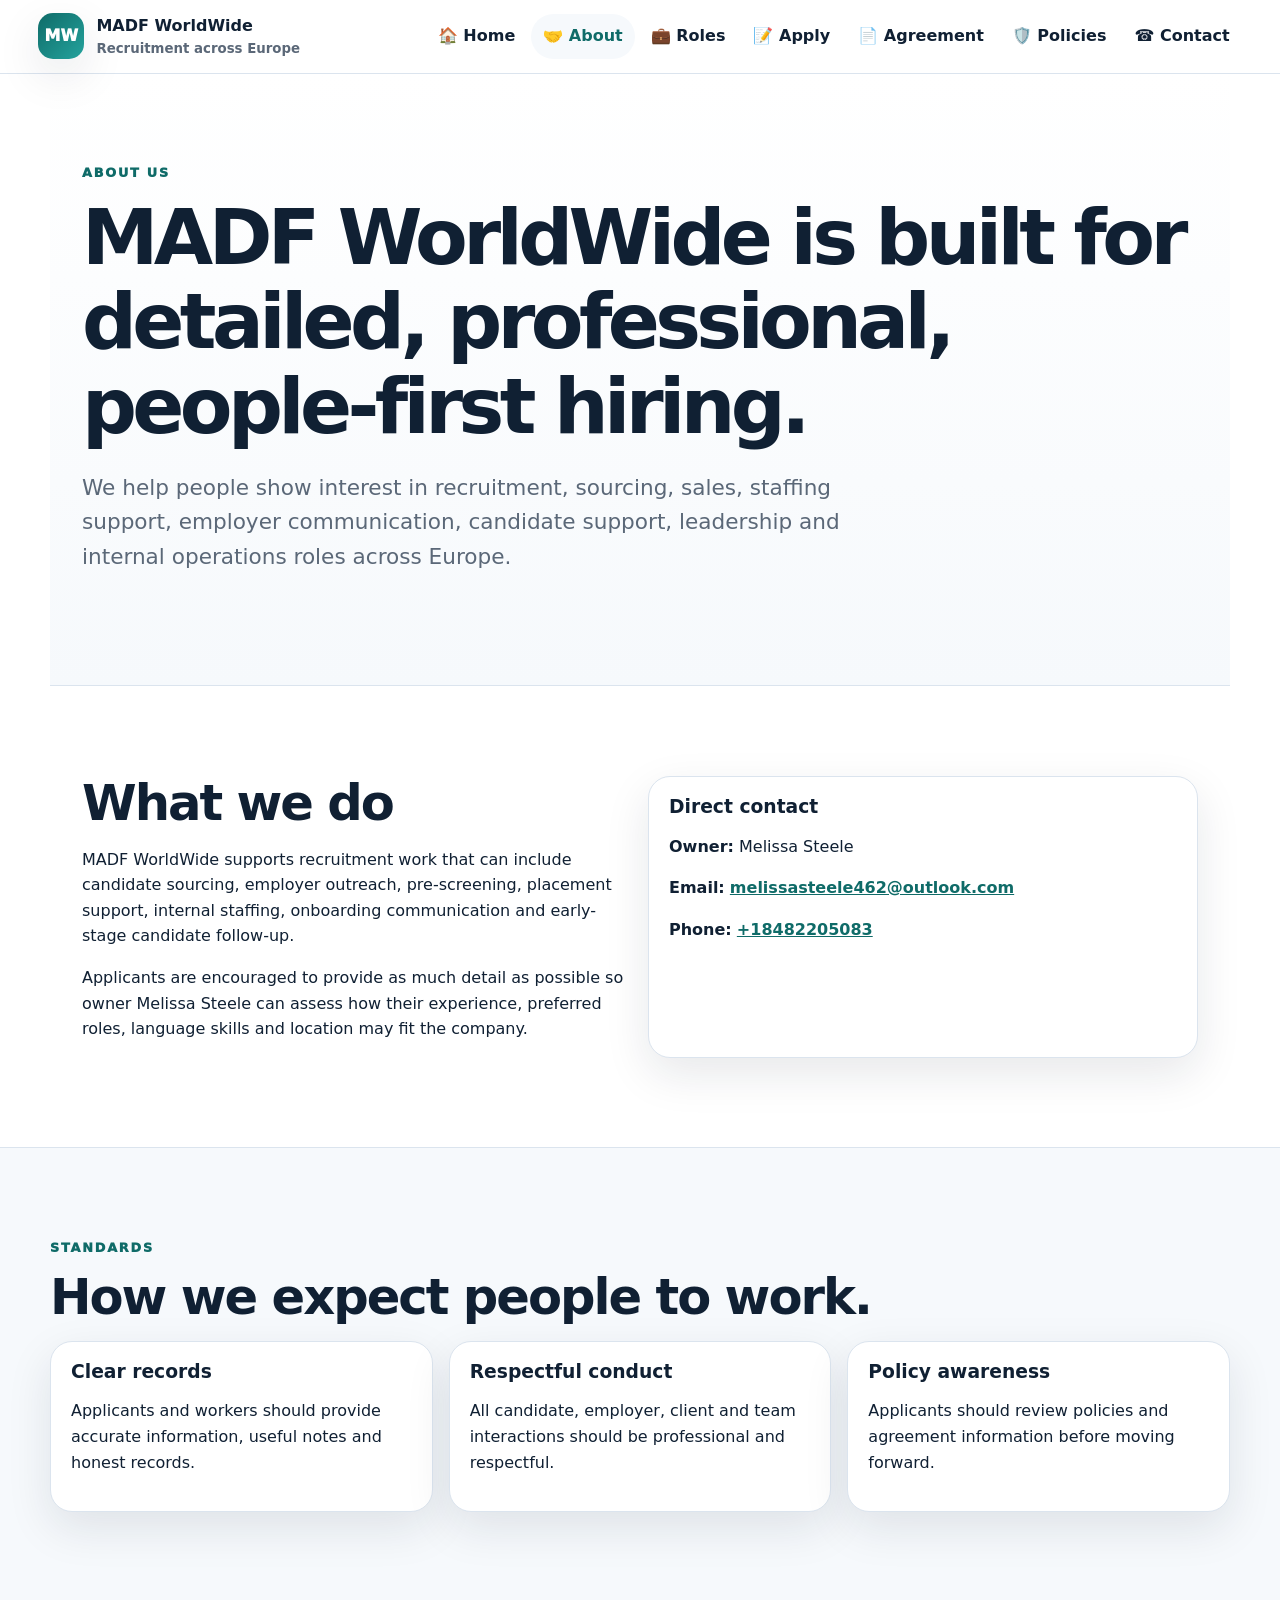
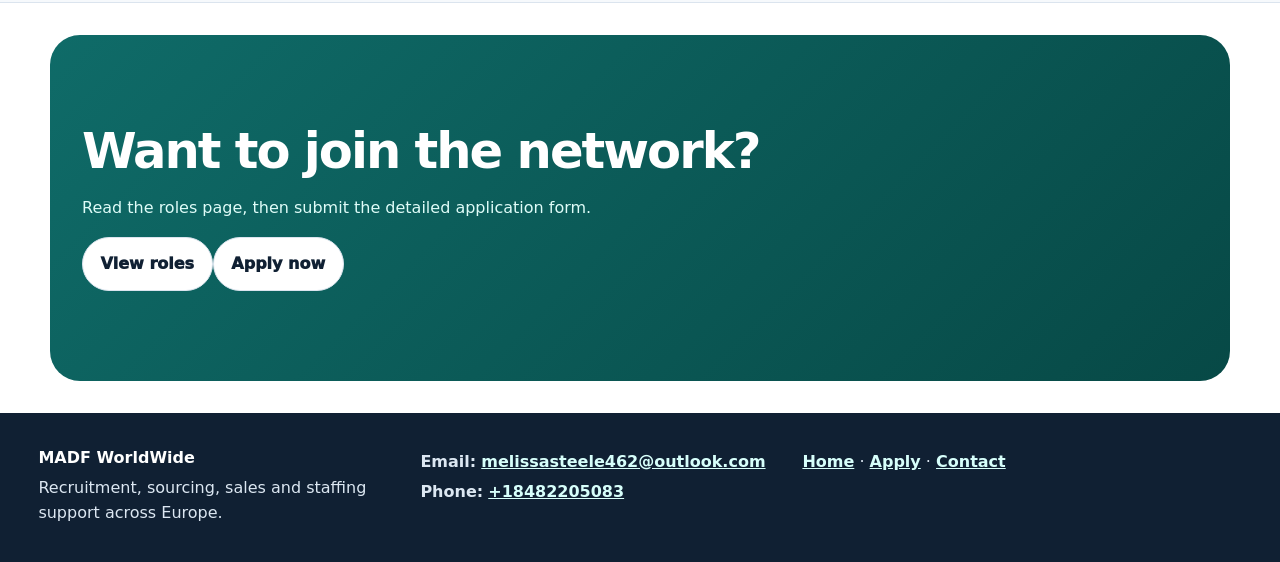
==== about.html @ bd13a4bc "Add standalone about page" ====
<!doctype html>
<html lang="en"><head><meta charset="utf-8"><meta name="viewport" content="width=device-width,initial-scale=1"><title>About MADF WorldWide</title><meta name="description" content="About MADF WorldWide recruitment agency owned by Melissa Steele."><link rel="stylesheet" href="style.css"></head><body>
<header><a class="brand" href="index.html"><span class="logo">MW</span><span><strong>MADF WorldWide</strong><small>Recruitment across Europe</small></span></a><button class="toggle" aria-expanded="false">☰ Menu</button><nav class="menu"><a href="index.html">🏠 Home</a><a class="active" href="about.html">🤝 About</a><a href="roles.html">💼 Roles</a><a href="apply.html">📝 Apply</a><a href="agreement.html">📄 Agreement</a><a href="policies.html">🛡️ Policies</a><a href="contact.html">☎ Contact</a></nav></header>
<main><section class="section page-title"><p class="eyebrow">About us</p><h1>MADF WorldWide is built for detailed, professional, people-first hiring.</h1><p class="lead">We help people show interest in recruitment, sourcing, sales, staffing support, employer communication, candidate support, leadership and internal operations roles across Europe.</p></section>
<section class="section"><div class="grid two"><div><h2>What we do</h2><p>MADF WorldWide supports recruitment work that can include candidate sourcing, employer outreach, pre-screening, placement support, internal staffing, onboarding communication and early-stage candidate follow-up.</p><p>Applicants are encouraged to provide as much detail as possible so owner Melissa Steele can assess how their experience, preferred roles, language skills and location may fit the company.</p></div><div class="card"><h3>Direct contact</h3><p><strong>Owner:</strong> Melissa Steele</p><p><strong>Email:</strong> <a href="mailto:melissasteele462@outlook.com">melissasteele462@outlook.com</a></p><p><strong>Phone:</strong> <a href="tel:+18482205083">+18482205083</a></p></div></div></section>
<section class="section soft"><div><p class="eyebrow">Standards</p><h2>How we expect people to work.</h2><div class="grid three"><article class="card"><h3>Clear records</h3><p>Applicants and workers should provide accurate information, useful notes and honest records.</p></article><article class="card"><h3>Respectful conduct</h3><p>All candidate, employer, client and team interactions should be professional and respectful.</p></article><article class="card"><h3>Policy awareness</h3><p>Applicants should review policies and agreement information before moving forward.</p></article></div></div></section>
<section class="section cta"><h2>Want to join the network?</h2><p>Read the roles page, then submit the detailed application form.</p><a class="btn" href="roles.html">View roles</a><a class="btn" href="apply.html">Apply now</a></section></main>
<footer><div><strong>MADF WorldWide</strong><p>Recruitment, sourcing, sales and staffing support across Europe.</p></div><div><p><strong>Email:</strong> <a href="mailto:melissasteele462@outlook.com">melissasteele462@outlook.com</a></p><p><strong>Phone:</strong> <a href="tel:+18482205083">+18482205083</a></p></div><div><p><a href="index.html">Home</a> · <a href="apply.html">Apply</a> · <a href="contact.html">Contact</a></p></div></footer><script src="script.js"></script></body></html>
---- style.css ----
:root{--ink:#102033;--muted:#5b6878;--line:#dbe4ee;--soft:#f6f9fc;--brand:#0f6b68;--brand2:#074946;--gold:#f2b84b;--shadow:0 16px 45px rgba(16,32,51,.1);--r:22px}*{box-sizing:border-box}html{scroll-behavior:smooth}body{margin:0;font-family:Inter,system-ui,-apple-system,Segoe UI,Arial,sans-serif;color:var(--ink);background:#fff;line-height:1.6}a{color:var(--brand);font-weight:800}header{position:sticky;top:0;z-index:50;background:rgba(255,255,255,.95);backdrop-filter:blur(10px);border-bottom:1px solid var(--line);display:flex;align-items:center;justify-content:space-between;gap:1rem;padding:.8rem clamp(1rem,3vw,2.4rem)}.brand{display:flex;align-items:center;gap:.75rem;text-decoration:none;color:var(--ink)}.logo{width:46px;height:46px;border-radius:15px;background:linear-gradient(135deg,var(--brand),#24a39d);color:white;display:grid;place-items:center;font-weight:1000;box-shadow:var(--shadow)}.brand small{display:block;color:var(--muted);font-weight:700}.menu{display:flex;gap:.25rem;flex-wrap:wrap}.menu a{color:var(--ink);text-decoration:none;border-radius:999px;padding:.62rem .75rem}.menu a:hover,.menu a.active{background:var(--soft);color:var(--brand)}.toggle{display:none;border:1px solid var(--line);background:#fff;border-radius:999px;padding:.7rem 1rem;font-weight:900}.hero,.section{max-width:1180px;margin:auto;padding:clamp(3rem,7vw,6rem) clamp(1rem,3vw,2rem)}.hero{display:grid;grid-template-columns:1.1fr .9fr;gap:3rem;align-items:center;min-height:72vh}.eyebrow{margin:0 0 .75rem;color:var(--brand);text-transform:uppercase;letter-spacing:.14em;font-size:.8rem;font-weight:1000}h1,h2,h3{line-height:1.1;margin:0 0 1rem}h1{font-size:clamp(2.5rem,6vw,5.4rem);letter-spacing:-.06em}h2{font-size:clamp(1.8rem,4vw,3.1rem);letter-spacing:-.04em}.lead{font-size:clamp(1.1rem,2vw,1.35rem);color:var(--muted);max-width:780px}.btns{display:flex;flex-wrap:wrap;gap:.8rem;margin-top:1.4rem}.btn,button{display:inline-flex;align-items:center;justify-content:center;border:1px solid var(--line);border-radius:999px;background:#fff;color:var(--ink);padding:.85rem 1.1rem;text-decoration:none;font-weight:1000;cursor:pointer}.btn.primary,button.primary{background:var(--brand);border-color:var(--brand);color:#fff}.btn:hover,button:hover{transform:translateY(-1px)}.panel,.card,.notice,fieldset{background:#fff;border:1px solid var(--line);border-radius:var(--r);box-shadow:var(--shadow)}.panel,.card{padding:1.25rem}.visual{height:360px;border-radius:20px;background:radial-gradient(circle at 20% 20%,#d9f3ef,transparent 30%),radial-gradient(circle at 80% 15%,#fff0cc,transparent 25%),linear-gradient(135deg,#fff,#f6f9fc);position:relative;overflow:hidden;border:1px solid var(--line)}.person{position:absolute;width:120px;height:170px;border-radius:70px 70px 25px 25px;background:var(--ink);bottom:55px}.p1{left:90px}.p2{left:220px;background:var(--brand);height:195px}.p3{left:360px}.person:before{content:"";position:absolute;width:80px;height:80px;border-radius:50%;background:var(--brand);top:-45px;left:20px}.p2:before{background:var(--ink)}.visual span{position:absolute;left:50%;bottom:22px;transform:translateX(-50%);font-weight:1000;font-size:1.4rem}.soft{max-width:none;background:var(--soft);border-block:1px solid var(--line)}.soft>*{max-width:1180px;margin-left:auto;margin-right:auto}.grid{display:grid;gap:1rem}.two{grid-template-columns:repeat(2,1fr)}.three{grid-template-columns:repeat(3,1fr)}.rolechips,.share,.mini{display:flex;flex-wrap:wrap;gap:.7rem}.rolechips a,.mini a{background:#fff;border:1px solid var(--line);border-radius:999px;padding:.75rem 1rem;text-decoration:none;color:var(--ink)}.mini{position:sticky;top:75px;background:rgba(255,255,255,.96);border:1px solid var(--line);border-radius:999px;padding:.55rem;margin:0 auto 1.4rem;z-index:20;box-shadow:var(--shadow)}.notice{padding:1rem 1.2rem;background:#fffdf5;border-color:#f2d58a;color:#4a3a14;margin:1rem 0}.cta{background:linear-gradient(135deg,var(--brand),var(--brand2));color:white;border-radius:30px;margin-top:2rem;margin-bottom:2rem}.cta p{color:#dffcf8}form{display:grid;gap:1rem}fieldset{padding:1.1rem}legend{font-size:1.15rem;font-weight:1000;padding:0 .4rem}.fg{display:grid;grid-template-columns:repeat(2,1fr);gap:1rem}label{display:grid;gap:.32rem;font-weight:800}input,select,textarea{width:100%;padding:.82rem 1rem;border:1px solid var(--line);border-radius:14px;background:#fbfdff;font:inherit}.checks{display:grid;grid-template-columns:repeat(2,1fr);gap:.65rem}.checks label,.check{display:flex;gap:.55rem;align-items:flex-start;background:var(--soft);border:1px solid var(--line);border-radius:14px;padding:.7rem}.checks input,.check input{width:auto;margin-top:.3rem}output{display:none;white-space:pre-wrap;background:var(--soft);border:1px dashed var(--brand);border-radius:18px;padding:1rem}.show{display:block}.agreement{max-height:720px;overflow:auto;padding:1.25rem}.agreement h3{margin-top:2rem}.share a,.share button{font-size:.92rem;padding:.6rem .8rem}.page-title{background:linear-gradient(180deg,#fff,var(--soft));border-bottom:1px solid var(--line)}footer{display:grid;grid-template-columns:1fr 1fr 1.2fr;gap:1rem;padding:2rem clamp(1rem,3vw,2.4rem);background:var(--ink);color:white}footer a{color:#d7fffb}footer p{margin:.25rem 0;color:#dce7f2}@media(max-width:900px){.toggle{display:inline-flex}.menu{display:none;position:absolute;top:72px;left:1rem;right:1rem;background:#fff;border:1px solid var(--line);border-radius:20px;box-shadow:var(--shadow);padding:1rem;flex-direction:column}.menu.open{display:flex}.hero,.two,.three,.fg,.checks,footer{grid-template-columns:1fr}.hero{min-height:auto}.visual{height:300px}.p1{left:35px}.p2{left:135px}.p3{left:240px}.mini{position:static;border-radius:20px}.mini a{width:100%}}@media print{header,footer,.mini,form,.notice,.cta{display:none}.agreement{max-height:none;overflow:visible;box-shadow:none;border:0}.section{padding:0}}
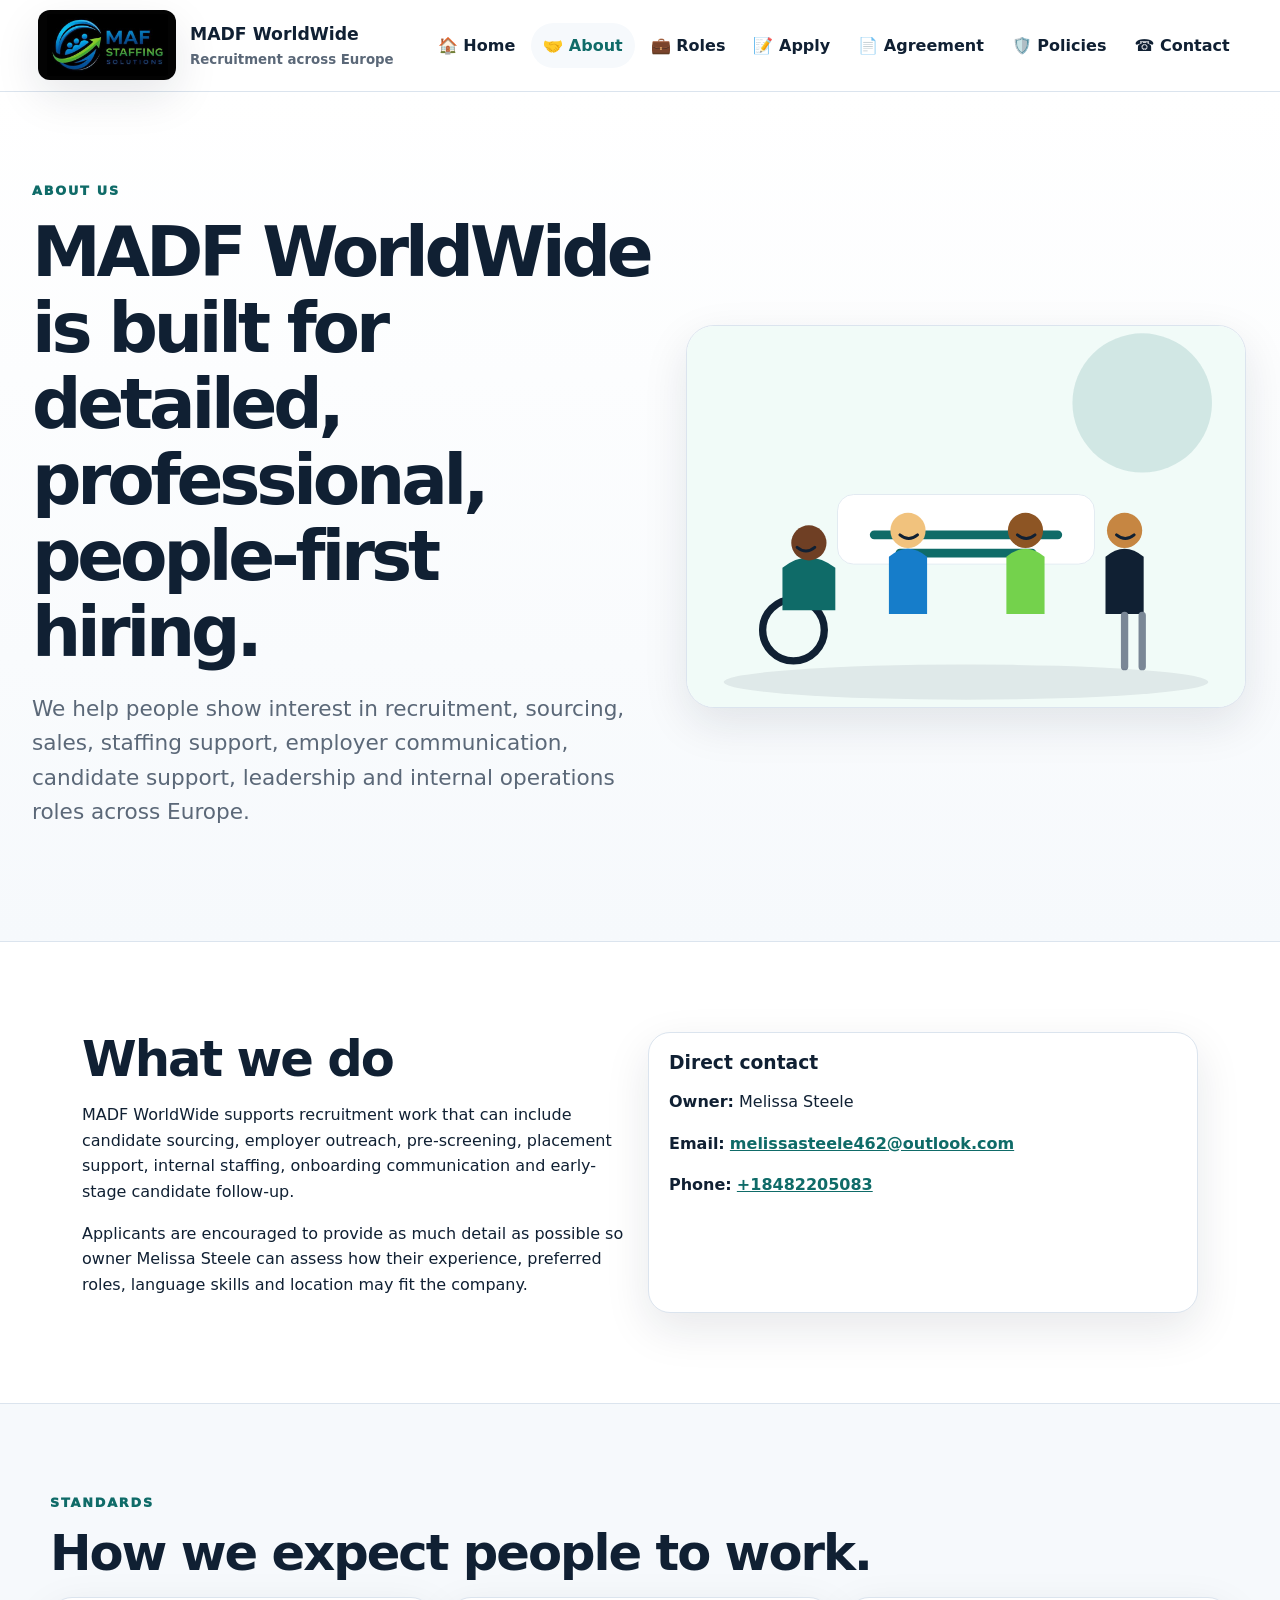
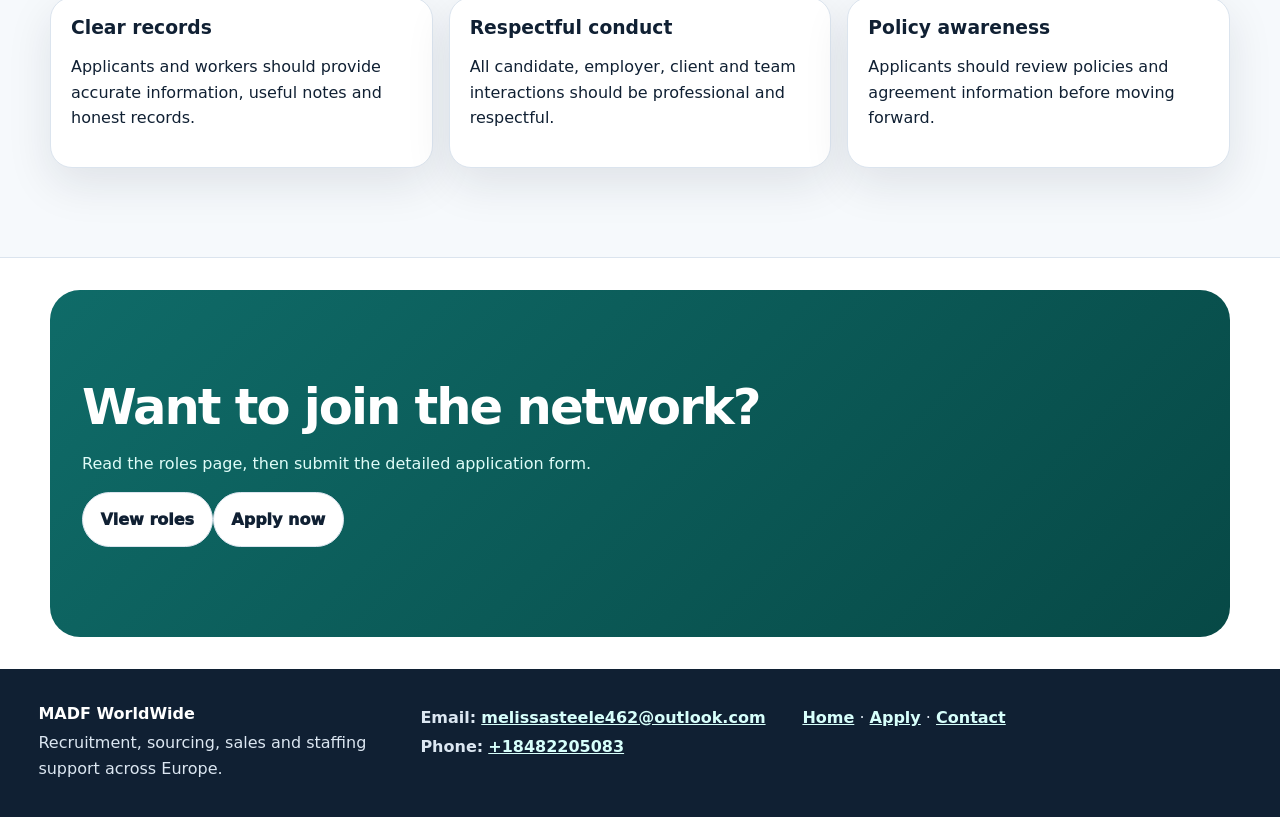
==== commit 1cb27ed3: "Add logo and about team image" ====
--- a/about.html
+++ b/about.html
@@ -1,8 +1,8 @@
 <!doctype html>
 <html lang="en"><head><meta charset="utf-8"><meta name="viewport" content="width=device-width,initial-scale=1"><title>About MADF WorldWide</title><meta name="description" content="About MADF WorldWide recruitment agency owned by Melissa Steele."><link rel="stylesheet" href="style.css"></head><body>
-<header><a class="brand" href="index.html"><span class="logo">MW</span><span><strong>MADF WorldWide</strong><small>Recruitment across Europe</small></span></a><button class="toggle" aria-expanded="false">☰ Menu</button><nav class="menu"><a href="index.html">🏠 Home</a><a class="active" href="about.html">🤝 About</a><a href="roles.html">💼 Roles</a><a href="apply.html">📝 Apply</a><a href="agreement.html">📄 Agreement</a><a href="policies.html">🛡️ Policies</a><a href="contact.html">☎ Contact</a></nav></header>
-<main><section class="section page-title"><p class="eyebrow">About us</p><h1>MADF WorldWide is built for detailed, professional, people-first hiring.</h1><p class="lead">We help people show interest in recruitment, sourcing, sales, staffing support, employer communication, candidate support, leadership and internal operations roles across Europe.</p></section>
+<header><a class="brand" href="index.html"><img class="site-logo" src="assets/logo.svg" alt="MAF Staffing Solutions logo"><span><strong>MADF WorldWide</strong><small>Recruitment across Europe</small></span></a><button class="toggle" aria-expanded="false">☰ Menu</button><nav class="menu"><a href="index.html">🏠 Home</a><a class="active" href="about.html">🤝 About</a><a href="roles.html">💼 Roles</a><a href="apply.html">📝 Apply</a><a href="agreement.html">📄 Agreement</a><a href="policies.html">🛡️ Policies</a><a href="contact.html">☎ Contact</a></nav></header>
+<main><section class="section page-title"><div class="copy"><p class="eyebrow">About us</p><h1>MADF WorldWide is built for detailed, professional, people-first hiring.</h1><p class="lead">We help people show interest in recruitment, sourcing, sales, staffing support, employer communication, candidate support, leadership and internal operations roles across Europe.</p></div><img class="page-art" src="assets/about-team.svg" alt="Diverse team sharing ideas in an accessible workplace"></section>
 <section class="section"><div class="grid two"><div><h2>What we do</h2><p>MADF WorldWide supports recruitment work that can include candidate sourcing, employer outreach, pre-screening, placement support, internal staffing, onboarding communication and early-stage candidate follow-up.</p><p>Applicants are encouraged to provide as much detail as possible so owner Melissa Steele can assess how their experience, preferred roles, language skills and location may fit the company.</p></div><div class="card"><h3>Direct contact</h3><p><strong>Owner:</strong> Melissa Steele</p><p><strong>Email:</strong> <a href="mailto:melissasteele462@outlook.com">melissasteele462@outlook.com</a></p><p><strong>Phone:</strong> <a href="tel:+18482205083">+18482205083</a></p></div></div></section>
 <section class="section soft"><div><p class="eyebrow">Standards</p><h2>How we expect people to work.</h2><div class="grid three"><article class="card"><h3>Clear records</h3><p>Applicants and workers should provide accurate information, useful notes and honest records.</p></article><article class="card"><h3>Respectful conduct</h3><p>All candidate, employer, client and team interactions should be professional and respectful.</p></article><article class="card"><h3>Policy awareness</h3><p>Applicants should review policies and agreement information before moving forward.</p></article></div></div></section>
 <section class="section cta"><h2>Want to join the network?</h2><p>Read the roles page, then submit the detailed application form.</p><a class="btn" href="roles.html">View roles</a><a class="btn" href="apply.html">Apply now</a></section></main>
-<footer><div><strong>MADF WorldWide</strong><p>Recruitment, sourcing, sales and staffing support across Europe.</p></div><div><p><strong>Email:</strong> <a href="mailto:melissasteele462@outlook.com">melissasteele462@outlook.com</a></p><p><strong>Phone:</strong> <a href="tel:+18482205083">+18482205083</a></p></div><div><p><a href="index.html">Home</a> · <a href="apply.html">Apply</a> · <a href="contact.html">Contact</a></p></div></footer><script src="script.js"></script></body></html>
+<footer><div><strong>MADF WorldWide</strong><p>Recruitment, sourcing, sales and staffing support across Europe.</p></div><div><p><strong>Email:</strong> <a href="mailto:melissasteele462@outlook.com">melissasteele462@outlook.com</a></p><p><strong>Phone:</strong> <a href="tel:+18482205083">+18482205083</a></p></div><div><p><a href="index.html">Home</a> · <a href="apply.html">Apply</a> · <a href="contact.html">Contact</a></p></div></footer><script src="script.js"></script></body></html>
--- a/style.css
+++ b/style.css
@@ -1 +1 @@
-:root{--ink:#102033;--muted:#5b6878;--line:#dbe4ee;--soft:#f6f9fc;--brand:#0f6b68;--brand2:#074946;--gold:#f2b84b;--shadow:0 16px 45px rgba(16,32,51,.1);--r:22px}*{box-sizing:border-box}html{scroll-behavior:smooth}body{margin:0;font-family:Inter,system-ui,-apple-system,Segoe UI,Arial,sans-serif;color:var(--ink);background:#fff;line-height:1.6}a{color:var(--brand);font-weight:800}header{position:sticky;top:0;z-index:50;background:rgba(255,255,255,.95);backdrop-filter:blur(10px);border-bottom:1px solid var(--line);display:flex;align-items:center;justify-content:space-between;gap:1rem;padding:.8rem clamp(1rem,3vw,2.4rem)}.brand{display:flex;align-items:center;gap:.75rem;text-decoration:none;color:var(--ink)}.logo{width:46px;height:46px;border-radius:15px;background:linear-gradient(135deg,var(--brand),#24a39d);color:white;display:grid;place-items:center;font-weight:1000;box-shadow:var(--shadow)}.brand small{display:block;color:var(--muted);font-weight:700}.menu{display:flex;gap:.25rem;flex-wrap:wrap}.menu a{color:var(--ink);text-decoration:none;border-radius:999px;padding:.62rem .75rem}.menu a:hover,.menu a.active{background:var(--soft);color:var(--brand)}.toggle{display:none;border:1px solid var(--line);background:#fff;border-radius:999px;padding:.7rem 1rem;font-weight:900}.hero,.section{max-width:1180px;margin:auto;padding:clamp(3rem,7vw,6rem) clamp(1rem,3vw,2rem)}.hero{display:grid;grid-template-columns:1.1fr .9fr;gap:3rem;align-items:center;min-height:72vh}.eyebrow{margin:0 0 .75rem;color:var(--brand);text-transform:uppercase;letter-spacing:.14em;font-size:.8rem;font-weight:1000}h1,h2,h3{line-height:1.1;margin:0 0 1rem}h1{font-size:clamp(2.5rem,6vw,5.4rem);letter-spacing:-.06em}h2{font-size:clamp(1.8rem,4vw,3.1rem);letter-spacing:-.04em}.lead{font-size:clamp(1.1rem,2vw,1.35rem);color:var(--muted);max-width:780px}.btns{display:flex;flex-wrap:wrap;gap:.8rem;margin-top:1.4rem}.btn,button{display:inline-flex;align-items:center;justify-content:center;border:1px solid var(--line);border-radius:999px;background:#fff;color:var(--ink);padding:.85rem 1.1rem;text-decoration:none;font-weight:1000;cursor:pointer}.btn.primary,button.primary{background:var(--brand);border-color:var(--brand);color:#fff}.btn:hover,button:hover{transform:translateY(-1px)}.panel,.card,.notice,fieldset{background:#fff;border:1px solid var(--line);border-radius:var(--r);box-shadow:var(--shadow)}.panel,.card{padding:1.25rem}.visual{height:360px;border-radius:20px;background:radial-gradient(circle at 20% 20%,#d9f3ef,transparent 30%),radial-gradient(circle at 80% 15%,#fff0cc,transparent 25%),linear-gradient(135deg,#fff,#f6f9fc);position:relative;overflow:hidden;border:1px solid var(--line)}.person{position:absolute;width:120px;height:170px;border-radius:70px 70px 25px 25px;background:var(--ink);bottom:55px}.p1{left:90px}.p2{left:220px;background:var(--brand);height:195px}.p3{left:360px}.person:before{content:"";position:absolute;width:80px;height:80px;border-radius:50%;background:var(--brand);top:-45px;left:20px}.p2:before{background:var(--ink)}.visual span{position:absolute;left:50%;bottom:22px;transform:translateX(-50%);font-weight:1000;font-size:1.4rem}.soft{max-width:none;background:var(--soft);border-block:1px solid var(--line)}.soft>*{max-width:1180px;margin-left:auto;margin-right:auto}.grid{display:grid;gap:1rem}.two{grid-template-columns:repeat(2,1fr)}.three{grid-template-columns:repeat(3,1fr)}.rolechips,.share,.mini{display:flex;flex-wrap:wrap;gap:.7rem}.rolechips a,.mini a{background:#fff;border:1px solid var(--line);border-radius:999px;padding:.75rem 1rem;text-decoration:none;color:var(--ink)}.mini{position:sticky;top:75px;background:rgba(255,255,255,.96);border:1px solid var(--line);border-radius:999px;padding:.55rem;margin:0 auto 1.4rem;z-index:20;box-shadow:var(--shadow)}.notice{padding:1rem 1.2rem;background:#fffdf5;border-color:#f2d58a;color:#4a3a14;margin:1rem 0}.cta{background:linear-gradient(135deg,var(--brand),var(--brand2));color:white;border-radius:30px;margin-top:2rem;margin-bottom:2rem}.cta p{color:#dffcf8}form{display:grid;gap:1rem}fieldset{padding:1.1rem}legend{font-size:1.15rem;font-weight:1000;padding:0 .4rem}.fg{display:grid;grid-template-columns:repeat(2,1fr);gap:1rem}label{display:grid;gap:.32rem;font-weight:800}input,select,textarea{width:100%;padding:.82rem 1rem;border:1px solid var(--line);border-radius:14px;background:#fbfdff;font:inherit}.checks{display:grid;grid-template-columns:repeat(2,1fr);gap:.65rem}.checks label,.check{display:flex;gap:.55rem;align-items:flex-start;background:var(--soft);border:1px solid var(--line);border-radius:14px;padding:.7rem}.checks input,.check input{width:auto;margin-top:.3rem}output{display:none;white-space:pre-wrap;background:var(--soft);border:1px dashed var(--brand);border-radius:18px;padding:1rem}.show{display:block}.agreement{max-height:720px;overflow:auto;padding:1.25rem}.agreement h3{margin-top:2rem}.share a,.share button{font-size:.92rem;padding:.6rem .8rem}.page-title{background:linear-gradient(180deg,#fff,var(--soft));border-bottom:1px solid var(--line)}footer{display:grid;grid-template-columns:1fr 1fr 1.2fr;gap:1rem;padding:2rem clamp(1rem,3vw,2.4rem);background:var(--ink);color:white}footer a{color:#d7fffb}footer p{margin:.25rem 0;color:#dce7f2}@media(max-width:900px){.toggle{display:inline-flex}.menu{display:none;position:absolute;top:72px;left:1rem;right:1rem;background:#fff;border:1px solid var(--line);border-radius:20px;box-shadow:var(--shadow);padding:1rem;flex-direction:column}.menu.open{display:flex}.hero,.two,.three,.fg,.checks,footer{grid-template-columns:1fr}.hero{min-height:auto}.visual{height:300px}.p1{left:35px}.p2{left:135px}.p3{left:240px}.mini{position:static;border-radius:20px}.mini a{width:100%}}@media print{header,footer,.mini,form,.notice,.cta{display:none}.agreement{max-height:none;overflow:visible;box-shadow:none;border:0}.section{padding:0}}
+:root{--ink:#102033;--muted:#5b6878;--line:#dbe4ee;--soft:#f6f9fc;--brand:#0f6b68;--brand2:#074946;--gold:#f2b84b;--shadow:0 16px 45px rgba(16,32,51,.1);--r:22px}*{box-sizing:border-box}html{scroll-behavior:smooth}body{margin:0;font-family:Inter,system-ui,-apple-system,Segoe UI,Arial,sans-serif;color:var(--ink);background:#fff;line-height:1.6}a{color:var(--brand);font-weight:800}header{position:sticky;top:0;z-index:50;background:rgba(255,255,255,.96);backdrop-filter:blur(10px);border-bottom:1px solid var(--line);display:flex;align-items:center;justify-content:space-between;gap:1rem;padding:.65rem clamp(1rem,3vw,2.4rem)}.brand{display:flex;align-items:center;gap:.85rem;text-decoration:none;color:var(--ink);min-width:max-content}.site-logo{width:138px;height:70px;object-fit:contain;border-radius:12px;background:#030303;padding:.25rem;box-shadow:var(--shadow)}.brand strong{font-size:1.08rem}.brand small{display:block;color:var(--muted);font-weight:700}.logo{display:none}.menu{display:flex;gap:.25rem;flex-wrap:wrap}.menu a{color:var(--ink);text-decoration:none;border-radius:999px;padding:.62rem .75rem}.menu a:hover,.menu a.active{background:var(--soft);color:var(--brand)}.toggle{display:none;border:1px solid var(--line);background:#fff;border-radius:999px;padding:.7rem 1rem;font-weight:900}.hero,.section{max-width:1180px;margin:auto;padding:clamp(3rem,7vw,6rem) clamp(1rem,3vw,2rem)}.hero{display:grid;grid-template-columns:1.05fr .95fr;gap:3rem;align-items:center;min-height:72vh}.page-title{display:grid;grid-template-columns:1.05fr .95fr;gap:2rem;align-items:center;background:linear-gradient(180deg,#fff,var(--soft));border-bottom:1px solid var(--line);max-width:none}.page-title>.copy,.page-title>div:first-child{max-width:760px;justify-self:end}.page-art,.hero-art{width:100%;max-width:560px;border-radius:28px;border:1px solid var(--line);box-shadow:var(--shadow);background:#fff}.eyebrow{margin:0 0 .75rem;color:var(--brand);text-transform:uppercase;letter-spacing:.14em;font-size:.8rem;font-weight:1000}h1,h2,h3{line-height:1.1;margin:0 0 1rem}h1{font-size:clamp(2.4rem,5.4vw,5rem);letter-spacing:-.06em}h2{font-size:clamp(1.8rem,4vw,3.1rem);letter-spacing:-.04em}.lead{font-size:clamp(1.08rem,2vw,1.35rem);color:var(--muted);max-width:780px}.btns{display:flex;flex-wrap:wrap;gap:.8rem;margin-top:1.4rem}.btn,button{display:inline-flex;align-items:center;justify-content:center;border:1px solid var(--line);border-radius:999px;background:#fff;color:var(--ink);padding:.85rem 1.1rem;text-decoration:none;font-weight:1000;cursor:pointer}.btn.primary,button.primary{background:var(--brand);border-color:var(--brand);color:#fff}.btn:hover,button:hover{transform:translateY(-1px)}.panel,.card,.notice,fieldset{background:#fff;border:1px solid var(--line);border-radius:var(--r);box-shadow:var(--shadow)}.panel,.card{padding:1.25rem}.soft{max-width:none;background:var(--soft);border-block:1px solid var(--line)}.soft>*{max-width:1180px;margin-left:auto;margin-right:auto}.grid{display:grid;gap:1rem}.two{grid-template-columns:repeat(2,1fr)}.three{grid-template-columns:repeat(3,1fr)}.rolechips,.share,.mini{display:flex;flex-wrap:wrap;gap:.7rem}.rolechips a,.mini a{background:#fff;border:1px solid var(--line);border-radius:999px;padding:.75rem 1rem;text-decoration:none;color:var(--ink)}.mini{position:sticky;top:94px;background:rgba(255,255,255,.96);border:1px solid var(--line);border-radius:999px;padding:.55rem;margin:0 auto 1.4rem;z-index:20;box-shadow:var(--shadow)}.notice{padding:1rem 1.2rem;background:#fffdf5;border-color:#f2d58a;color:#4a3a14;margin:1rem 0}.cta{background:linear-gradient(135deg,var(--brand),var(--brand2));color:white;border-radius:30px;margin-top:2rem;margin-bottom:2rem}.cta p{color:#dffcf8}form{display:grid;gap:1rem}fieldset{padding:1.1rem}legend{font-size:1.15rem;font-weight:1000;padding:0 .4rem}.fg{display:grid;grid-template-columns:repeat(2,1fr);gap:1rem}label{display:grid;gap:.32rem;font-weight:800}input,select,textarea{width:100%;padding:.82rem 1rem;border:1px solid var(--line);border-radius:14px;background:#fbfdff;font:inherit}.checks{display:grid;grid-template-columns:repeat(2,1fr);gap:.65rem}.checks label,.check{display:flex;gap:.55rem;align-items:flex-start;background:var(--soft);border:1px solid var(--line);border-radius:14px;padding:.7rem}.checks input,.check input{width:auto;margin-top:.3rem}output{display:none;white-space:pre-wrap;background:var(--soft);border:1px dashed var(--brand);border-radius:18px;padding:1rem}.show{display:block}.agreement{max-height:720px;overflow:auto;padding:1.25rem}.agreement h3{margin-top:2rem}.share a,.share button{font-size:.92rem;padding:.6rem .8rem}footer{display:grid;grid-template-columns:1fr 1fr 1.2fr;gap:1rem;padding:2rem clamp(1rem,3vw,2.4rem);background:var(--ink);color:white}footer a{color:#d7fffb}footer p{margin:.25rem 0;color:#dce7f2}@media(max-width:1050px){header{align-items:flex-start}.menu{max-width:650px}.site-logo{width:115px;height:58px}}@media(max-width:900px){.toggle{display:inline-flex;align-self:center}.menu{display:none;position:absolute;top:86px;left:1rem;right:1rem;background:#fff;border:1px solid var(--line);border-radius:20px;box-shadow:var(--shadow);padding:1rem;flex-direction:column}.menu.open{display:flex}.hero,.page-title,.two,.three,.fg,.checks,footer{grid-template-columns:1fr}.hero{min-height:auto}.page-title>.copy,.page-title>div:first-child{justify-self:start}.site-logo{width:92px;height:48px}.brand small{display:none}.mini{position:static;border-radius:20px}.mini a{width:100%}}@media(max-width:520px){.brand strong{font-size:.95rem}.site-logo{width:78px;height:42px}header{padding:.5rem .8rem}.menu{top:72px}}@media print{header,footer,.mini,form,.notice,.cta{display:none}.agreement{max-height:none;overflow:visible;box-shadow:none;border:0}.section{padding:0}}
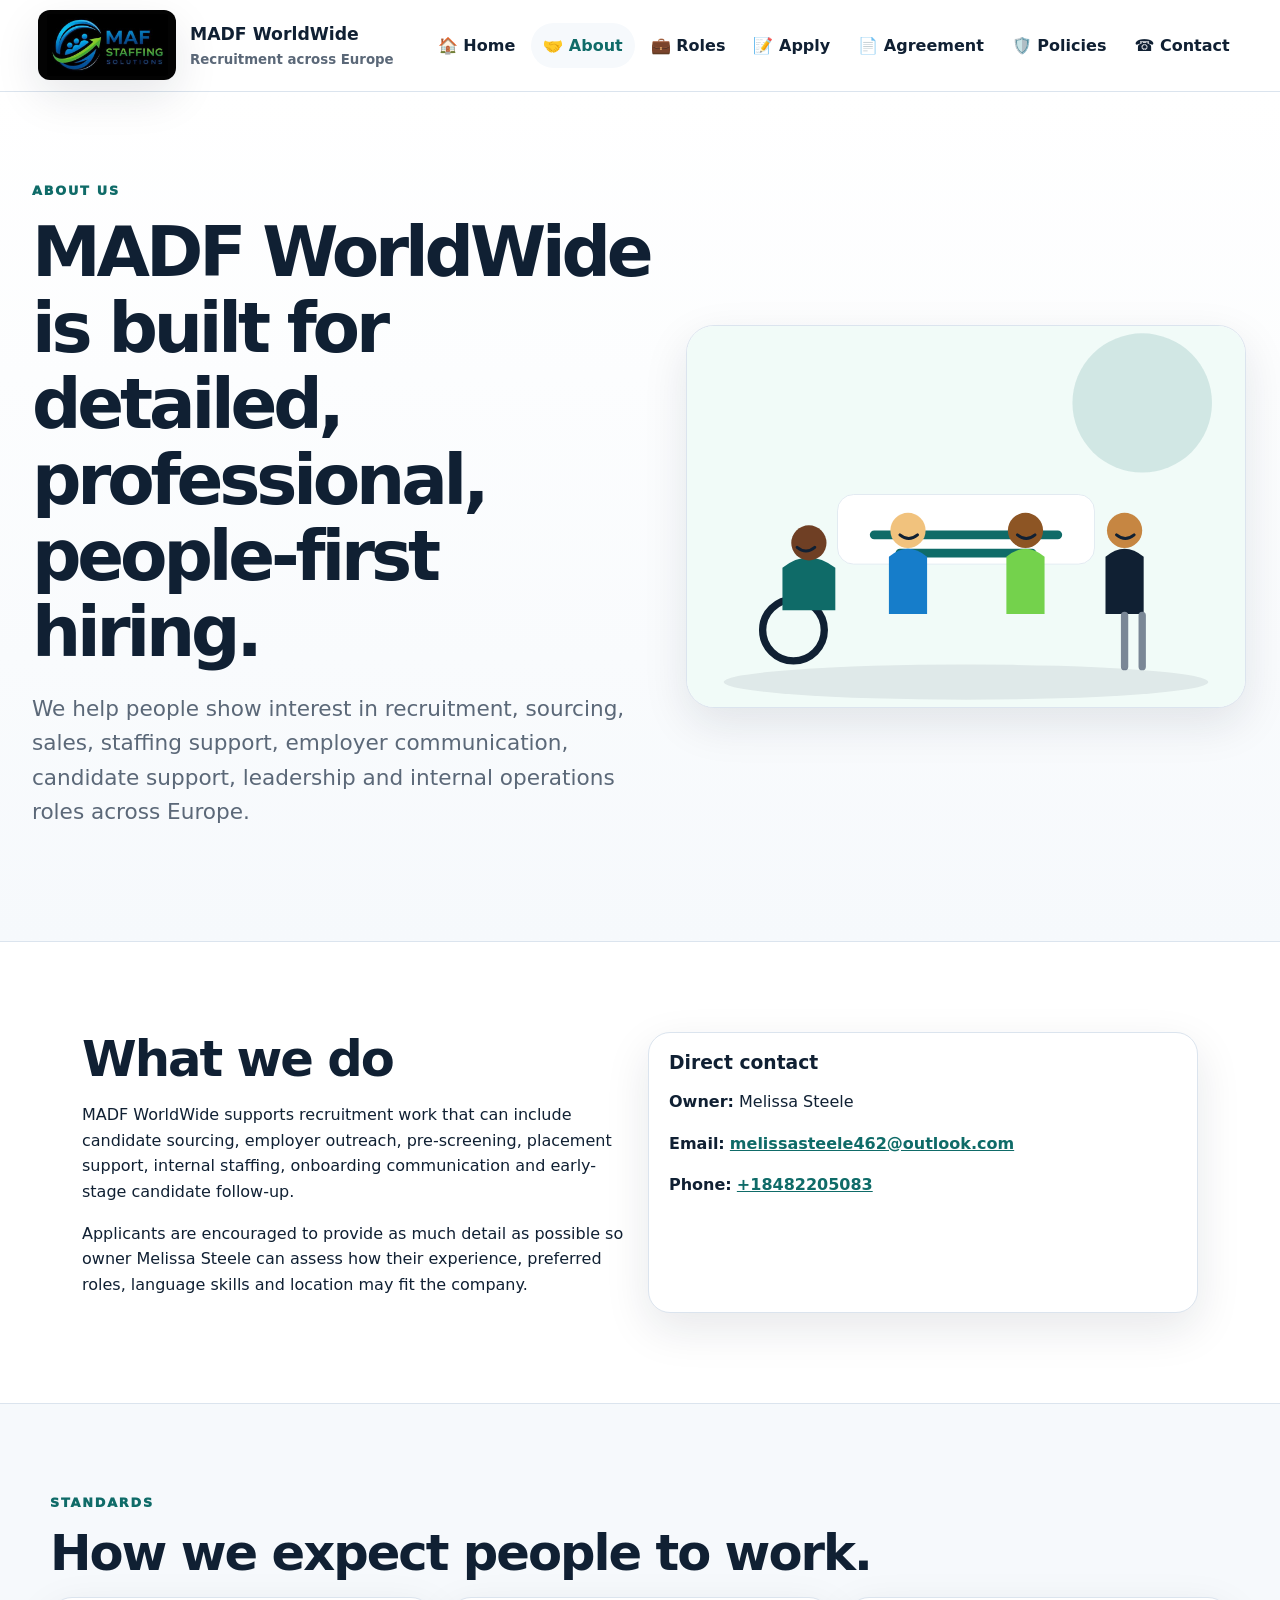
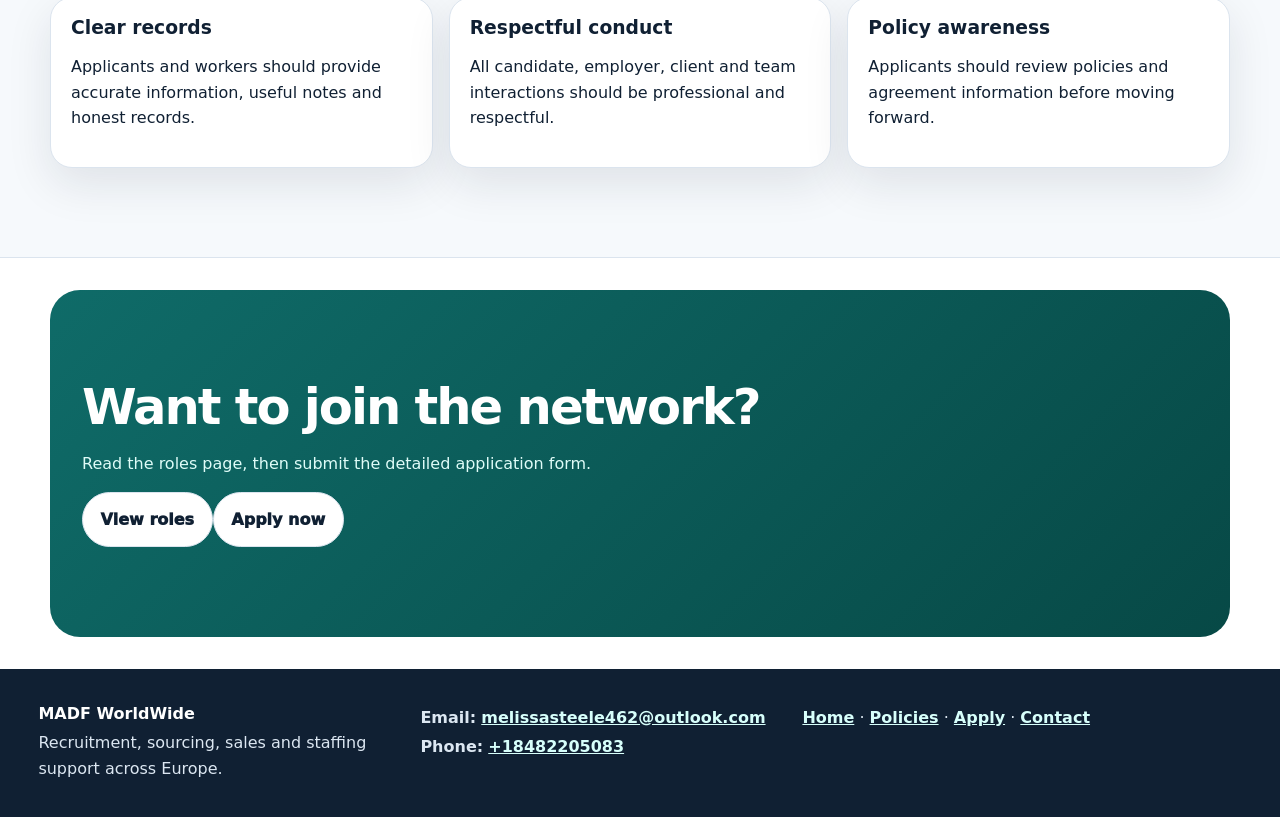
==== commit 108460ed: "Point about navigation to replacement policies page" ====
--- a/about.html
+++ b/about.html
@@ -1,8 +1,8 @@
 <!doctype html>
 <html lang="en"><head><meta charset="utf-8"><meta name="viewport" content="width=device-width,initial-scale=1"><title>About MADF WorldWide</title><meta name="description" content="About MADF WorldWide recruitment agency owned by Melissa Steele."><link rel="stylesheet" href="style.css"></head><body>
-<header><a class="brand" href="index.html"><img class="site-logo" src="assets/logo.svg" alt="MAF Staffing Solutions logo"><span><strong>MADF WorldWide</strong><small>Recruitment across Europe</small></span></a><button class="toggle" aria-expanded="false">☰ Menu</button><nav class="menu"><a href="index.html">🏠 Home</a><a class="active" href="about.html">🤝 About</a><a href="roles.html">💼 Roles</a><a href="apply.html">📝 Apply</a><a href="agreement.html">📄 Agreement</a><a href="policies.html">🛡️ Policies</a><a href="contact.html">☎ Contact</a></nav></header>
+<header><a class="brand" href="index.html"><img class="site-logo" src="assets/logo.svg" alt="MAF Staffing Solutions logo"><span><strong>MADF WorldWide</strong><small>Recruitment across Europe</small></span></a><button class="toggle" aria-expanded="false">☰ Menu</button><nav class="menu"><a href="index.html">🏠 Home</a><a class="active" href="about.html">🤝 About</a><a href="roles.html">💼 Roles</a><a href="apply.html">📝 Apply</a><a href="agreement.html">📄 Agreement</a><a href="notices.html">🛡️ Policies</a><a href="contact.html">☎ Contact</a></nav></header>
 <main><section class="section page-title"><div class="copy"><p class="eyebrow">About us</p><h1>MADF WorldWide is built for detailed, professional, people-first hiring.</h1><p class="lead">We help people show interest in recruitment, sourcing, sales, staffing support, employer communication, candidate support, leadership and internal operations roles across Europe.</p></div><img class="page-art" src="assets/about-team.svg" alt="Diverse team sharing ideas in an accessible workplace"></section>
 <section class="section"><div class="grid two"><div><h2>What we do</h2><p>MADF WorldWide supports recruitment work that can include candidate sourcing, employer outreach, pre-screening, placement support, internal staffing, onboarding communication and early-stage candidate follow-up.</p><p>Applicants are encouraged to provide as much detail as possible so owner Melissa Steele can assess how their experience, preferred roles, language skills and location may fit the company.</p></div><div class="card"><h3>Direct contact</h3><p><strong>Owner:</strong> Melissa Steele</p><p><strong>Email:</strong> <a href="mailto:melissasteele462@outlook.com">melissasteele462@outlook.com</a></p><p><strong>Phone:</strong> <a href="tel:+18482205083">+18482205083</a></p></div></div></section>
 <section class="section soft"><div><p class="eyebrow">Standards</p><h2>How we expect people to work.</h2><div class="grid three"><article class="card"><h3>Clear records</h3><p>Applicants and workers should provide accurate information, useful notes and honest records.</p></article><article class="card"><h3>Respectful conduct</h3><p>All candidate, employer, client and team interactions should be professional and respectful.</p></article><article class="card"><h3>Policy awareness</h3><p>Applicants should review policies and agreement information before moving forward.</p></article></div></div></section>
 <section class="section cta"><h2>Want to join the network?</h2><p>Read the roles page, then submit the detailed application form.</p><a class="btn" href="roles.html">View roles</a><a class="btn" href="apply.html">Apply now</a></section></main>
-<footer><div><strong>MADF WorldWide</strong><p>Recruitment, sourcing, sales and staffing support across Europe.</p></div><div><p><strong>Email:</strong> <a href="mailto:melissasteele462@outlook.com">melissasteele462@outlook.com</a></p><p><strong>Phone:</strong> <a href="tel:+18482205083">+18482205083</a></p></div><div><p><a href="index.html">Home</a> · <a href="apply.html">Apply</a> · <a href="contact.html">Contact</a></p></div></footer><script src="script.js"></script></body></html>+<footer><div><strong>MADF WorldWide</strong><p>Recruitment, sourcing, sales and staffing support across Europe.</p></div><div><p><strong>Email:</strong> <a href="mailto:melissasteele462@outlook.com">melissasteele462@outlook.com</a></p><p><strong>Phone:</strong> <a href="tel:+18482205083">+18482205083</a></p></div><div><p><a href="index.html">Home</a> · <a href="notices.html">Policies</a> · <a href="apply.html">Apply</a> · <a href="contact.html">Contact</a></p></div></footer><script src="script.js"></script></body></html>
